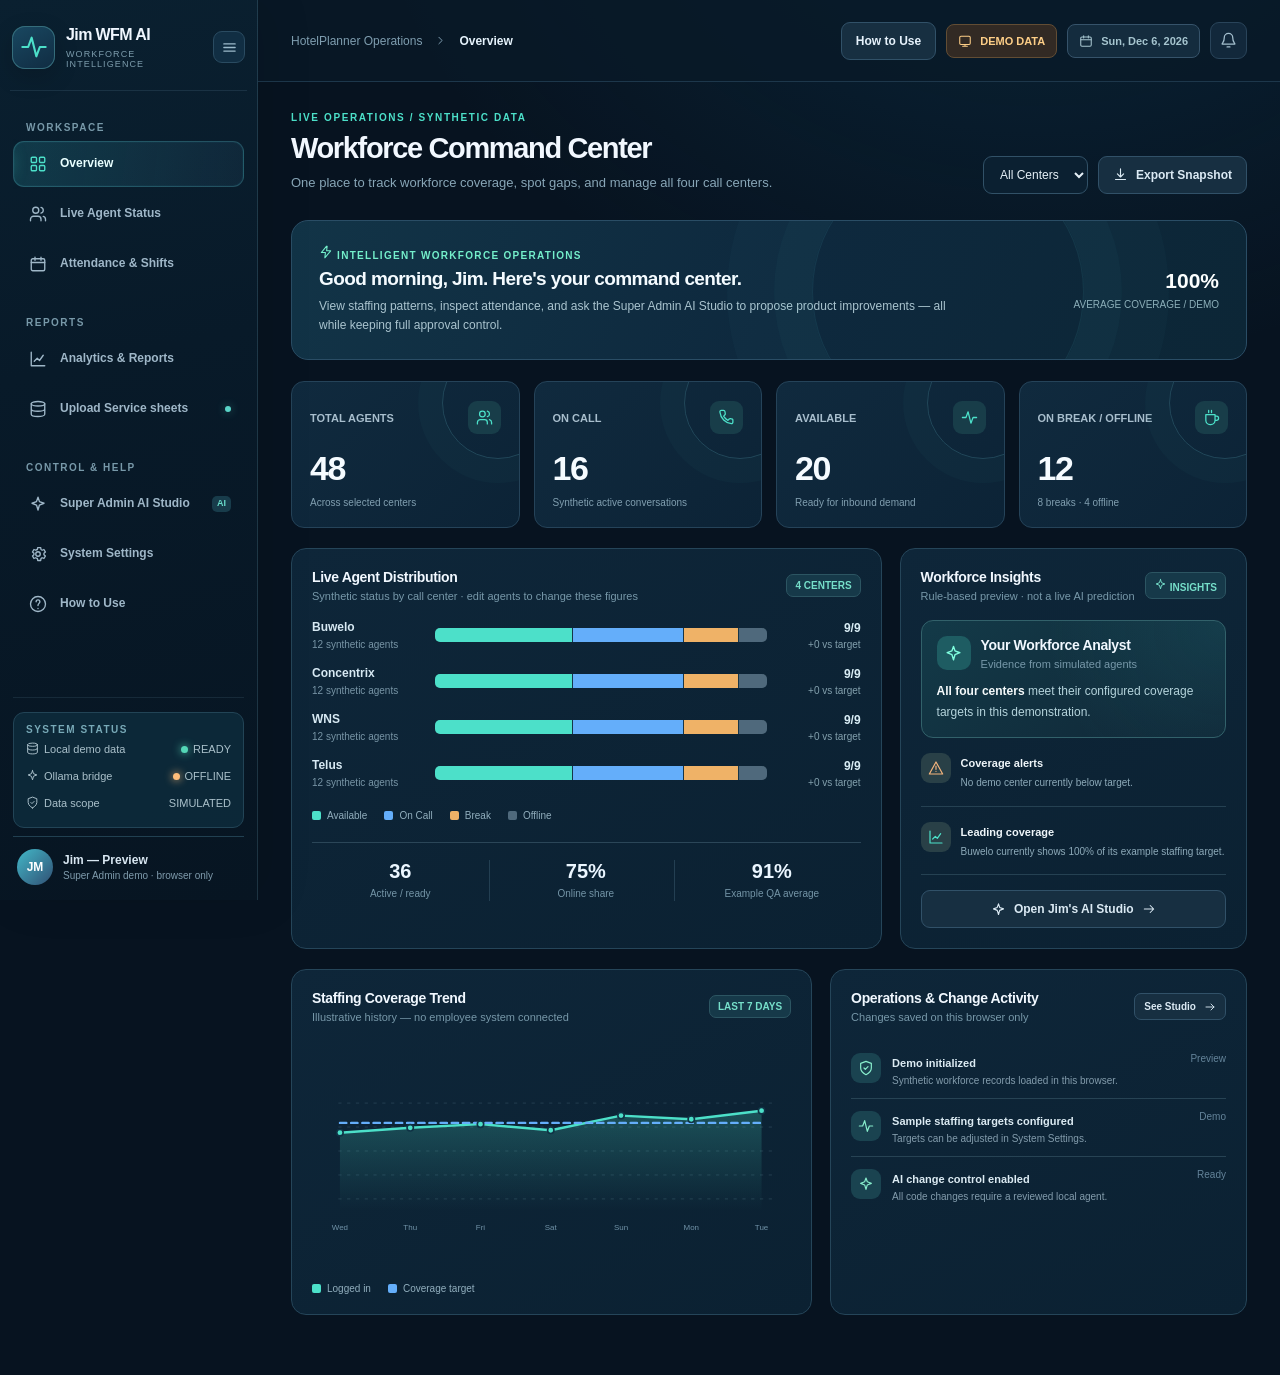
==== index.html @ e15484ac "Load integrated upload module only once" ====
<!doctype html>
<html lang="en">
<head>
  <meta charset="utf-8" />
  <meta name="viewport" content="width=device-width,initial-scale=1" />
  <meta name="theme-color" content="#071320" />
  <meta name="description" content="Jim WFM AI — workforce intelligence and supervised AI customization." />
  <title>Jim WFM AI | Workforce Command</title>
  <link rel="icon" type="image/svg+xml" href="./favicon.svg" />
  <link rel="stylesheet" href="./styles.css" />
</head>
<body>
  <div id="app"></div>
  <div id="toast" class="toast" role="status" aria-live="polite"></div>
  <script defer src="./app.js"></script>
</body>
</html>
---- styles.css ----
:root{font-family:'DM Sans',Arial,sans-serif;color:#d9e7f2;background:#071320;--bg:#071320;--panel:#0c2032;--panel2:#10293d;--panel3:#112e44;--line:#244056;--ink:#e6f2fc;--muted:#839caf;--accent:#4ce0c9;--accent2:#64aefa;--glow:rgba(76,224,201,.15);--orange:#ffbd7a;--danger:#fa7b8e;--radius:16px;--compact:1}
*{box-sizing:border-box}html{scroll-behavior:smooth}body{margin:0;min-height:100vh}button,input,select,textarea{font:inherit}button{cursor:pointer}button:disabled{cursor:not-allowed;opacity:.45}a{color:inherit;text-decoration:none}button:focus-visible,input:focus-visible,select:focus-visible,textarea:focus-visible{outline:2px solid var(--accent);outline-offset:2px}
.shell{min-height:100vh;display:grid;grid-template-columns:248px minmax(0,1fr);background:radial-gradient(ellipse 680px 560px at 81% -14%,rgba(20,102,144,.23),transparent),var(--bg)}
.sidebar{position:sticky;top:0;height:100vh;display:flex;flex-direction:column;background:#071725;border-right:1px solid #1c374a;padding:28px 16px 17px;z-index:15}.brand{display:flex;align-items:center;gap:12px;padding:0 12px 30px}.brand-icon{width:43px;height:43px;border-radius:12px;background:linear-gradient(145deg,#1b5170,#11283b);display:grid;place-items:center;color:var(--accent);box-shadow:inset 0 0 0 1px #346075}.brand-name{font-family:Manrope,sans-serif;font-weight:800;font-size:18px;letter-spacing:-.9px;color:#f0f7ff}.brand-sub{display:block;color:#7c9cac;font-size:10px;letter-spacing:.3px;margin-top:4px}.side-heading{font-size:10px;font-weight:800;letter-spacing:1.6px;color:#587889;text-transform:uppercase;padding:9px 16px 13px}.nav{display:grid;gap:6px}.nav-item{border:1px solid transparent;background:transparent;display:flex;gap:13px;align-items:center;width:100%;color:#9bb1c0;border-radius:10px;text-align:left;padding:13px 14px;font-weight:700;font-size:13px;transition:.15s}.nav-item svg{flex:0 0 auto}.nav-item:hover{background:#11293a;color:#eaf4fc}.nav-item.active{color:var(--accent);background:linear-gradient(90deg,rgba(58,157,167,.2),rgba(35,75,100,.12));border-color:#285064}.nav-item .nav-new{margin-left:auto;background:#183c4b;color:#69dccb;padding:2px 5px;border-radius:5px;font-size:9px}.sidebar-bottom{margin-top:auto}.system-small{background:#0c2231;border:1px solid #234354;border-radius:13px;padding:14px;margin:10px 2px}.system-small .small-row{display:flex;align-items:center;justify-content:space-between;padding:7px 0;font-size:11px;color:#aac0ca}.indicator{height:7px;width:7px;border-radius:100%;background:var(--orange);display:inline-block;margin-right:5px;box-shadow:0 0 9px var(--orange)}.indicator.ok{background:#54d7b7;box-shadow:0 0 9px #54d7b7}.profile{display:flex;align-items:center;gap:10px;padding:16px 10px 0;border-top:1px solid #214051}.avatar{border-radius:50%;width:36px;height:36px;display:grid;place-items:center;background:linear-gradient(135deg,#42b8c8,#315074);font-weight:800;font-size:12px;color:white}.profile b{font-size:12px;display:block}.profile small{display:block;font-size:10px;color:#7f9bac;margin-top:3px}.main{min-width:0}.topbar{height:82px;display:flex;align-items:center;justify-content:space-between;padding:0 33px;border-bottom:1px solid #1d374b;background:rgba(8,25,40,.77);gap:14px}.breadcrumbs{display:flex;align-items:center;gap:12px;color:#7f9eb0;font-size:12px}.breadcrumbs b{color:#e6f3fc;font-weight:700}.top-actions{display:flex;align-items:center;gap:10px}.status-chip{display:inline-flex;align-items:center;gap:8px;border:1px solid #36536a;border-radius:8px;color:#a6c5cf;background:#142c3e;font-size:11px;font-weight:700;padding:9px 11px}.status-chip.demo{color:#fdce87;border-color:#624d34;background:#322a24}.icon-button{width:37px;height:37px;border:1px solid #29445a;border-radius:9px;background:#12283b;color:#a3becd;display:grid;place-items:center}.content{max-width:1640px;padding:30px 33px 60px;margin:auto}.eyebrow{color:var(--accent);font-weight:800;letter-spacing:1.6px;text-transform:uppercase;font-size:10px}.headrow{display:flex;justify-content:space-between;align-items:flex-end;gap:18px;margin-bottom:26px}.headrow h1{font-family:Manrope,sans-serif;margin:8px 0 7px;color:#f2f8ff;letter-spacing:-1.35px;font-size:29px;line-height:1.18}.headrow p{margin:0;color:#88a6b7;font-size:13px;line-height:1.65}.head-actions{display:flex;align-items:center;gap:10px;flex-wrap:wrap}.btn{background:#172f41;border:1px solid #315168;border-radius:9px;color:#dbeaf4;padding:10px 14px;display:inline-flex;align-items:center;gap:8px;justify-content:center;font-size:12px;font-weight:800;min-height:38px}.btn:hover{background:#214157;border-color:#528095}.btn.primary{background:linear-gradient(135deg,var(--accent),#39c5c0);border-color:transparent;color:#06202c}.btn.primary:hover{filter:brightness(1.08)}.btn.ghost{background:transparent}.btn.tiny{font-size:10px;padding:6px 9px;min-height:27px;border-radius:7px}.btn.danger{color:#ffb0b8;border-color:#724251;background:#3b2432}.btn.success{color:#a2f5ce;border-color:#37695e;background:#183a3d}.select,input:not([type=checkbox]):not([type=range]),textarea,select{background:#0b2031;border:1px solid #315167;border-radius:9px;color:#e6f0f7;padding:10px 12px;min-width:0;outline:none;font-size:12px}input::placeholder,textarea::placeholder{color:#638297}textarea{resize:vertical;min-height:110px;line-height:1.55}select{max-width:240px}label{display:block;font-size:11px;font-weight:800;color:#a5bac8;margin-bottom:7px}.field{display:flex;flex-direction:column;gap:1px}.field input,.field select{width:100%;max-width:none}.hero-banner{position:relative;overflow:hidden;border:1px solid #2a4d65;background:linear-gradient(115deg,#123447 0%,#0e293e 51%,#0c2636 100%);border-radius:17px;padding:24px 27px;margin-bottom:21px;display:flex;justify-content:space-between;gap:15px;align-items:center}.hero-banner:after{content:'';position:absolute;right:17%;top:-65px;height:270px;width:270px;border:1px solid rgba(96,222,227,.09);border-radius:50%;box-shadow:0 0 0 38px rgba(96,222,227,.025),0 0 0 85px rgba(96,222,227,.018);pointer-events:none}.hero-banner .spark{color:#74efcb;font-size:10px;letter-spacing:1.3px;font-weight:800;text-transform:uppercase}.hero-banner h2{font-family:Manrope,sans-serif;font-size:19px;letter-spacing:-.6px;color:#f4fbff;margin:7px 0}.hero-banner p{font-size:12px;max-width:650px;margin:0;color:#aac4cf;line-height:1.6}.hero-right{position:relative;z-index:1;text-align:right}.hero-right strong{font-family:Manrope,sans-serif;font-weight:800;font-size:21px;color:#fcffff}.hero-right small{display:block;color:#8cafb9;font-size:10px;margin-top:6px}.stats-grid{display:grid;grid-template-columns:repeat(4,minmax(0,1fr));gap:14px;margin-bottom:20px}.stat-card{position:relative;border:1px solid #254359;border-radius:13px;background:linear-gradient(135deg,#102a3e,#0c2336);padding:19px 18px;min-height:145px;overflow:hidden}.stat-card:after{content:'';position:absolute;right:-35px;top:-35px;height:110px;width:110px;border:1px solid #214759;border-radius:50%;box-shadow:0 0 0 24px rgba(36,87,104,.1)}.stat-top{display:flex;justify-content:space-between;gap:8px;align-items:center;color:#a8becd;font-size:11px;font-weight:800}.stat-ico{display:grid;place-items:center;color:var(--accent);height:33px;width:33px;background:#183d49;border-radius:9px}.stat-number{font-family:Manrope,sans-serif;font-size:34px;letter-spacing:-1.5px;line-height:1.1;font-weight:800;color:#f5fbff;margin-top:16px}.stat-foot{color:#819fb0;font-size:10px;margin-top:10px}.up{color:#61dec0}.warn{color:#f9bd7c}.down{color:#f18e9c}.primary-grid{display:grid;grid-template-columns:minmax(0,1.7fr) minmax(315px,1fr);gap:18px;margin-bottom:20px}.panel{border:1px solid #254559;background:linear-gradient(153deg,#0e2639,#0b2132);border-radius:15px;padding:20px;min-width:0;overflow:hidden}.panel + .panel{}.panel-head{display:flex;align-items:center;justify-content:space-between;gap:10px;margin-bottom:18px}.panel-title{font-family:Manrope,sans-serif;font-size:14px;font-weight:800;color:#f1f8ff;letter-spacing:-.35px}.panel-sub{font-size:11px;color:#7798a9;margin-top:5px}.pill{border:1px solid #2c5562;background:#163949;border-radius:7px;color:#76dfca;font-size:10px;font-weight:800;padding:5px 8px;display:inline-block}.pill.warn{background:#413526;border-color:#665039;color:#f9c17f}.pill.off{color:#93a9ba;background:#1d3342;border-color:#395164}.pill.danger{background:#462a34;border-color:#704654;color:#ffaab2}.center-rows{display:grid;gap:16px}.center-line{display:grid;grid-template-columns:108px 1fr 79px;align-items:center;gap:15px}.center-name{font-size:12px;font-weight:800;color:#d7e9f3}.center-name span{display:block;color:#7895a6;font-size:10px;margin-top:5px;font-weight:500}.bar-track{height:14px;border-radius:5px;background:#233b4a;overflow:hidden;display:flex}.bar-track i{display:block;height:100%}.bar-track i:not(:last-child){border-right:1px solid #163548}.center-num{text-align:right;font-size:12px;color:#d9edf5;font-weight:800}.center-num small{display:block;color:#83a0ad;font-size:10px;font-weight:500;margin-top:4px}.legend{display:flex;flex-wrap:wrap;gap:17px;margin-top:22px;font-size:10px;color:#91aebd}.legend span{display:flex;align-items:center;gap:6px}.dot{display:inline-block;width:9px;height:9px;border-radius:2px;background:var(--accent)}.split-metrics{display:grid;grid-template-columns:repeat(3,1fr);gap:8px;border-top:1px solid #2b4658;margin-top:21px;padding-top:17px}.split-metrics div{text-align:center;border-right:1px solid #233f52}.split-metrics div:last-child{border:0}.split-metrics b{color:#ebf6ff;font-size:20px;font-weight:800;display:block;font-family:Manrope,sans-serif}.split-metrics small{color:#7495a7;font-size:10px}.ai-card{background:radial-gradient(circle at 100% 5%,rgba(48,168,175,.12),transparent 55%),linear-gradient(145deg,#133a48,#102737);border:1px solid #32616a;border-radius:12px;padding:15px}.ai-heading{display:flex;align-items:center;gap:10px}.ai-bubble{width:34px;height:34px;border-radius:10px;display:grid;place-items:center;background:#1e5c62;color:#80ffdf}.ai-text{font-size:12px;line-height:1.7;color:#b4d3db;margin:11px 0 0}.ai-text strong{color:#f5fafb}.insight-item{display:flex;align-items:flex-start;gap:10px;margin:15px 0;border-bottom:1px solid #254152;padding-bottom:14px}.insight-item:last-child{border:0;margin-bottom:0;padding-bottom:0}.insight-icon{width:30px;height:30px;flex:0 0 auto;border-radius:9px;display:grid;place-items:center;background:#294047;color:#f4b47d}.insight-item b{font-size:11px;color:#eff6fa}.insight-item p{font-size:10px;color:#8daab9;line-height:1.65;margin:4px 0 0}.bottom-grid{display:grid;grid-template-columns:1.25fr 1fr;gap:18px}.chart{width:100%;height:220px;display:block;overflow:visible}.chart text{fill:#7193a8;font-size:10px;font-family:'DM Sans',sans-serif}.chart .gridline{stroke:#294456;stroke-dasharray:4 7}.chart .a{stroke:var(--accent);stroke-width:3;fill:none;stroke-linecap:round;stroke-linejoin:round}.chart .b{stroke:var(--accent2);stroke-width:3;fill:none;stroke-linecap:round;stroke-linejoin:round}.chart .area{fill:url(#graphFill)}.activity-row{display:flex;align-items:flex-start;gap:11px;padding:12px 0;border-bottom:1px solid #274354}.activity-row:last-child{border:0}.activity-badge{height:30px;width:30px;flex:0 0 auto;display:grid;place-items:center;border-radius:9px;background:#1a4350;color:#88edcc}.activity-badge.w{background:#41342b;color:#f6c483}.activity-row b{font-size:11px;color:#dcebf3}.activity-row p{color:#839cac;font-size:10px;margin:4px 0 0}.activity-row time{white-space:nowrap;margin-left:auto;font-size:10px;color:#64849a}.table-wrap{overflow-x:auto;border:1px solid #294658;border-radius:12px}.data-table{width:100%;border-collapse:collapse;min-width:680px}.data-table th{text-align:left;background:#153044;color:#8aabba;font-size:10px;letter-spacing:.6px;text-transform:uppercase;padding:14px;font-weight:800}.data-table td{font-size:12px;color:#bfd4df;border-top:1px solid #264153;padding:13px 14px}.data-table tr:hover td{background:rgba(54,113,136,.08)}.agent-cell{display:flex;align-items:center;gap:10px}.agent-cell .avatar{height:31px;width:31px;font-size:10px;flex-shrink:0}.action-line{display:flex;gap:7px}.progress{height:8px;background:#223b4b;border-radius:10px;overflow:hidden}.progress div{height:100%;background:linear-gradient(90deg,var(--accent),#62bde7);border-radius:10px}.two-col{display:grid;grid-template-columns:1.3fr .7fr;gap:18px}.schedule-list{display:grid;gap:11px}.shift-row{display:grid;grid-template-columns:95px 1fr 58px;gap:14px;align-items:center}.shift-track{position:relative;height:24px;border-radius:5px;background:repeating-linear-gradient(90deg,#193548,#193548 calc(12.5% - 1px),#25495d calc(12.5% - 1px),#25495d 12.5%);overflow:hidden}.shift-segment{position:absolute;top:3px;bottom:3px;border-radius:4px;background:linear-gradient(90deg,var(--accent),var(--accent2));opacity:.9}.shift-hours{font-size:10px;color:#87a7b7}.time-labels{display:flex;justify-content:space-between;padding-left:109px;padding-right:58px;margin:13px 0;font-size:10px;color:#7194a5}.metric-list{display:grid;gap:13px}.metric-list>div{display:flex;justify-content:space-between;border-bottom:1px solid #274153;padding-bottom:13px;font-size:12px}.metric-list span{color:#8da7b7}.metric-list strong{color:#eaf5fc}.settings-layout{display:grid;grid-template-columns:1fr 1fr;gap:18px}.swatches{display:grid;grid-template-columns:repeat(4,minmax(0,1fr));gap:10px}.swatch{border:2px solid transparent;background:#143044;color:#aec8d7;border-radius:12px;padding:9px;text-align:center;font-size:10px;font-weight:800}.swatch.active{border-color:var(--accent);background:#1b4451}.swatch-demo{height:45px;border-radius:6px;display:block;margin-bottom:9px}.toggle{display:flex;align-items:center;justify-content:space-between;padding:14px 0;border-bottom:1px solid #254355;gap:15px}.toggle strong{font-size:12px;display:block}.toggle small{color:#83a2b0;font-size:10px;display:block;margin-top:4px}.toggle input{accent-color:var(--accent);width:20px;height:20px;flex-shrink:0}.studio-grid{display:grid;grid-template-columns:minmax(0,1.15fr) minmax(350px,.85fr);gap:18px}.code-editor{background:#071a2a;border:1px solid #2f5364;border-radius:11px;overflow:hidden}.code-toolbar{background:#183247;color:#8facbc;display:flex;align-items:center;justify-content:space-between;padding:12px 14px;font-size:10px;font-weight:800;letter-spacing:.3px;border-bottom:1px solid #2c4e63}.code-body{padding:18px;min-height:174px;color:#aad1df;font:12px/1.85 ui-monospace,Consolas,monospace;white-space:pre-wrap;word-break:break-word}.code-body .k{color:#74d6c2}.code-body .v{color:#efaecf}.code-body .c{color:#7995ac}.request-row{display:grid;grid-template-columns:1fr auto;align-items:center;gap:10px;padding:13px 0;border-bottom:1px solid #284354}.request-row:last-child{border-bottom:0}.request-row strong{font-size:12px;color:#dceaf5;display:block}.request-row small{color:#7d9aaa;font-size:10px;margin-top:6px;display:block}.request-actions{display:flex;gap:6px}.kbd{padding:3px 5px;border:1px solid #396173;background:#173e52;border-radius:5px;color:#b4cddb;font:10px ui-monospace,monospace}.prompt-suggestions{display:flex;flex-wrap:wrap;gap:8px;margin:13px 0}.suggestion{background:#1a3846;color:#9fcbce;border:1px solid #34586a;padding:8px;border-radius:8px;font-size:10px}.suggestion:hover{background:#244b5c}.assistant-output{min-height:100px;margin:13px 0;border-radius:10px;background:#102d3b;border:1px solid #2c5561;color:#b0d3dd;font-size:12px;line-height:1.6;padding:13px;white-space:pre-wrap}.mono{font:11px ui-monospace,Consolas,monospace;color:#a0c7d6}.muted{color:#86a1b2;font-size:12px;line-height:1.6}.section-gap{margin-top:18px}.flex{display:flex;align-items:center;gap:10px}.space{justify-content:space-between}.wrap{flex-wrap:wrap}.w-full{width:100%}.mb{margin-bottom:17px}.mini-label{font-size:10px;letter-spacing:1.3px;color:#78a9b7;font-weight:800;text-transform:uppercase}.empty{padding:55px 12px;text-align:center;color:#86a4b2}.empty svg{color:#80b0bf;margin-bottom:12px}.empty strong{display:block;color:#eaf4fa}.modal-backdrop{position:fixed;z-index:90;inset:0;background:rgba(0,10,22,.76);display:grid;place-items:center;padding:20px}.modal{width:min(525px,100%);background:#102739;border:1px solid #3b6175;border-radius:16px;padding:23px;box-shadow:0 18px 70px #0009;max-height:92vh;overflow:auto}.modal h2{margin:0 0 8px;font:800 19px Manrope,sans-serif}.modal p{color:#91adbe;font-size:12px;line-height:1.6}.modal-fields{display:grid;gap:13px;margin:20px 0}.modal-foot{display:flex;justify-content:flex-end;gap:10px}.toast{position:fixed;z-index:120;bottom:24px;right:26px;transform:translateY(30px);opacity:0;pointer-events:none;border:1px solid #376a70;background:#173e45;color:#d4fff4;border-radius:10px;padding:13px 17px;font-size:12px;font-weight:700;box-shadow:0 12px 35px #0008;transition:.2s;max-width:360px}.toast.show{opacity:1;transform:none}.mobile-menu{display:none}.notice{padding:11px 13px;border:1px solid #6e5539;background:#382d27;color:#f4cc95;border-radius:9px;font-size:11px;line-height:1.6}.auth-panel{display:grid;grid-template-columns:1fr auto;gap:10px;align-items:end}.loading-dot{display:inline-flex;width:7px;height:7px;border-radius:50%;background:var(--accent);animation:pulse 1.1s infinite alternate}@keyframes pulse{to{opacity:.22;transform:scale(.65)}}.skeleton{background:linear-gradient(90deg,#1b394c,#29495a,#1b394c);background-size:250% 100%;animation:shimmer 1.2s infinite linear;border-radius:5px}@keyframes shimmer{to{background-position-x:-250%}}.footnote{font-size:10px;color:#7090a4;margin-top:10px}.divider{height:1px;background:#294659;margin:16px 0}
.compact .panel{padding:14px}.compact .stat-card{min-height:118px;padding:12px}.compact .stat-number{margin-top:8px}.compact .content{padding-top:18px}.compact .headrow{margin-bottom:15px}.compact .hero-banner{padding:16px}.compact .data-table td{padding:9px 12px}
@media(min-width:1500px){.content{padding-left:45px;padding-right:45px}.sidebar{padding-left:22px;padding-right:22px}.stats-grid{gap:18px}}@media(max-width:1150px){.shell{grid-template-columns:206px minmax(0,1fr)}.sidebar{padding-left:9px;padding-right:9px}.content{padding:24px}.topbar{padding:0 24px}.stats-grid{grid-template-columns:repeat(2,minmax(0,1fr))}.primary-grid,.studio-grid{grid-template-columns:1fr}.bottom-grid{grid-template-columns:1fr 1fr}}@media(max-width:760px){.shell{grid-template-columns:1fr}.sidebar{position:fixed;left:0;top:0;bottom:0;width:255px;transform:translateX(-103%);transition:.2s;box-shadow:22px 0 60px #0009}.shell.open .sidebar{transform:none}.mobile-menu{display:grid}.topbar{height:64px;padding:0 15px}.breadcrumbs{font-size:11px}.top-actions .status-chip:last-child{display:none}.content{padding:20px 13px 50px}.headrow{display:block}.head-actions{margin-top:14px}.headrow h1{font-size:24px}.hero-right{display:none}.stats-grid{gap:9px}.stat-card{padding:13px;min-height:120px}.stat-number{font-size:27px;margin-top:10px}.stat-top{font-size:10px}.primary-grid,.bottom-grid,.two-col,.settings-layout,.studio-grid{grid-template-columns:1fr}.panel{padding:15px}.center-line{grid-template-columns:72px 1fr 60px;gap:8px}.swatches{grid-template-columns:repeat(4,minmax(0,1fr))}.auth-panel{grid-template-columns:1fr}.request-row{grid-template-columns:1fr}.request-actions{justify-content:flex-start}.status-chip{padding:7px}.time-labels{padding-left:82px;padding-right:0}}

/* Embedded user guide — self-contained, responsive, no external dependencies. */
.guide-toplink{display:inline-flex;align-items:center;white-space:nowrap;color:var(--ink)}
.guide-intro{display:flex;justify-content:space-between;align-items:center;gap:28px;background:linear-gradient(125deg,#123a4c,#0b273a 70%);border:1px solid #2a5868;border-radius:18px;padding:28px 32px;margin:22px 0}
.guide-pill{display:inline-flex;gap:7px;align-items:center;color:var(--accent);font-size:11px;font-weight:800;letter-spacing:.3px}
.guide-intro h2{margin:12px 0;font-size:25px;line-height:1.24;color:var(--ink)}
.guide-intro p{color:var(--muted);max-width:650px;line-height:1.6;margin:0}
.guide-intro-side{display:flex;flex-direction:column;align-items:center;justify-content:center;min-width:170px;padding:16px;border-radius:13px;border:1px solid #396378;background:#0c2234;text-align:center}
.guide-intro-side b{font-size:11px;color:var(--accent)}.guide-intro-side strong{font-size:47px;color:#effbff;line-height:1.25}.guide-intro-side span{font-size:11px;color:var(--muted)}
.guide-grid{display:grid;grid-template-columns:repeat(3,minmax(0,1fr));gap:15px;margin:20px 0}
.guide-card{display:flex;flex-direction:column;min-height:232px;padding:21px;background:var(--panel);border:1px solid var(--line);border-radius:15px}
.guide-card-icon{display:flex;align-items:center;justify-content:space-between;color:var(--accent)}.guide-card-icon span{font-size:12px;font-weight:800;letter-spacing:1px}
.guide-card h3{margin:16px 0 8px;font-size:16px}.guide-card p{flex:1;font-size:12px;line-height:1.65;color:var(--muted);margin:0 0 18px}.guide-card .btn{align-self:flex-start}
.guide-panel{margin:20px 0}.guide-panel .panel-title{font-size:17px}.guide-two{display:grid;grid-template-columns:repeat(2,minmax(0,1fr));gap:16px;margin:12px 0 22px}.guide-two>div{padding:17px;background:var(--panel2);border:1px solid var(--line);border-radius:12px}.guide-two h3{margin:0 0 9px;font-size:14px;color:var(--ink)}.guide-two p{font-size:12px;color:var(--muted);line-height:1.6;margin:0}
.guide-steps p{font-size:13px;line-height:1.75;color:var(--muted);padding:9px 0;border-bottom:1px solid var(--line);margin:0}.guide-steps p:last-child{border:0}.guide-steps b{color:var(--accent);margin-right:8px}.guide-steps code{color:#a0efff;word-break:break-word}
.guide-caution{display:flex;gap:14px;align-items:flex-start;margin:22px 0;padding:17px 21px;border:1px solid #996b39;border-radius:13px;background:#3b2b1c70;color:#ffe6c2}.guide-caution p{font-size:12px;line-height:1.65;margin:7px 0 0;color:#e3c6a4}
@media(max-width:1150px){.guide-grid{grid-template-columns:repeat(2,minmax(0,1fr))}}
@media(max-width:760px){.guide-toplink{padding:8px;font-size:11px}.guide-intro{padding:20px;flex-direction:column;align-items:stretch}.guide-intro-side{align-items:flex-start}.guide-grid,.guide-two{grid-template-columns:1fr}.guide-card{min-height:0}.guide-intro h2{font-size:22px}}


/* Browser-local service history upload */
.service-import-actions{display:flex;flex-wrap:wrap;align-items:center;gap:10px;margin:18px 0}
.service-import-actions input[type="file"]{flex:1 1 270px;max-width:100%;padding:11px;border:1px solid var(--line,#25485a);border-radius:10px;background:#0b2435;color:var(--ink,#e8f8ff);font-size:12px}
.service-import-actions input[type="file"]::file-selector-button{border:0;border-radius:7px;padding:8px 10px;margin-right:10px;background:#184960;color:#e8f8ff;font-weight:700;cursor:pointer}
.service-import-actions .btn{white-space:nowrap}
.service-source-list{margin-top:14px;font-size:12px;color:#bbd3df;display:flex;flex-wrap:wrap;align-items:center;gap:7px}
.service-stats{margin-top:18px}
.service-stats .stat-number{font-variant-numeric:tabular-nums}
@media(max-width:780px){.service-import-actions{align-items:stretch;flex-direction:column}.service-import-actions .btn,.service-import-actions input[type="file"]{width:100%}}


/* Jim WFM navigation refresh — grouped, responsive and keyboard accessible */
.shell{grid-template-columns:258px minmax(0,1fr)}
.sidebar{padding:0 13px 14px;background:linear-gradient(168deg,#0a2030 0%,#081a29 40%,#071522 100%);border-right:1px solid rgba(108,158,179,.22);box-shadow:12px 0 45px rgba(0,7,16,.08)}
.sidebar-brand-row{display:flex;align-items:center;gap:7px;margin:0 -3px 14px;padding:23px 2px 19px;border-bottom:1px solid rgba(111,157,179,.16);min-height:91px}
.sidebar-brand-row .brand{padding:0;min-width:0;flex:1;gap:11px}
.sidebar-brand-row .brand-icon{width:43px;height:43px;flex:none;border-radius:13px;background:linear-gradient(150deg,#194861,#102c42);box-shadow:0 8px 25px rgba(0,0,0,.16),inset 0 0 0 1px #356d7b}
.sidebar-brand-row .brand-text{min-width:0;display:block}
.sidebar-brand-row .brand-name{display:block;font-size:16px;letter-spacing:-.6px;line-height:1.2;white-space:nowrap;overflow:hidden;text-overflow:ellipsis}
.sidebar-brand-row .brand-sub{font-size:9px;letter-spacing:1.1px;margin-top:5px}
.sidebar-toggle{height:32px;width:32px;display:grid;place-items:center;border:1px solid #2a4b61;border-radius:9px;color:#9cbacb;background:#112e43;flex:none;transition:background .15s}
.sidebar-toggle:hover{background:#1c465d;color:var(--accent)}
.sidebar-scroll{overflow-y:auto;overflow-x:hidden;scrollbar-width:thin;scrollbar-color:#29536a transparent;flex:1;min-height:0;padding:4px 0 15px}
.sidebar-nav-group{padding-bottom:17px}
.sidebar-nav-group .side-heading{font-size:10px;letter-spacing:1.5px;font-weight:800;padding:13px 13px 8px;color:#7899a9;margin:0}
.sidebar-nav-group .nav{display:grid;gap:4px}
.sidebar-nav-group .nav-item{position:relative;border:1px solid transparent;border-radius:11px;min-height:43px;padding:11px 12px;display:flex;align-items:center;gap:11px;font-size:12px;font-weight:700;line-height:1.3;color:#9fb7c8;background:transparent;transition:background .15s,border-color .15s,color .15s}
.sidebar-icon{width:23px;height:22px;display:grid;place-items:center;flex:none}
.sidebar-icon svg{display:block}
.sidebar-nav-group .nav-item:hover{background:rgba(75,144,164,.13);color:#e9f9ff;border-color:rgba(88,161,179,.12)}
.sidebar-nav-group .nav-item.active{background:linear-gradient(97deg,rgba(39,133,148,.28),rgba(52,97,131,.16));border-color:rgba(80,176,184,.30);color:#e9ffff;box-shadow:inset 0 0 0 1px rgba(40,111,135,.09)}
.sidebar-nav-group .nav-item.active:before{content:'';position:absolute;left:-5px;top:10px;bottom:10px;width:3px;border-radius:4px;background:var(--accent);box-shadow:0 0 13px rgba(76,224,201,.5)}
.sidebar-nav-group .nav-item.active .sidebar-icon{color:var(--accent)}
.sidebar-label{flex:1;min-width:0}
.sidebar-nav-group .nav-new{margin-left:auto;font-size:9px}
.nav-report-dot{height:6px;width:6px;border-radius:50%;background:#59d3c7;box-shadow:0 0 10px rgba(89,211,199,.45)}
.sidebar-bottom{margin-top:0;border-top:1px solid rgba(111,157,179,.14);padding-top:8px}
.sidebar-bottom .system-small{margin:6px 0 8px;background:rgba(14,46,63,.75);border:1px solid #224456;border-radius:11px;padding:11px 12px}
.sidebar-bottom .mini-label{letter-spacing:1.5px}
.sidebar-bottom .small-row{gap:6px}
.sidebar-bottom .small-row>span:first-child{display:inline-flex;align-items:center;gap:5px;min-width:0}
.sidebar-bottom .profile{padding:12px 4px 1px;gap:10px}
.sidebar-bottom .profile-caption{min-width:0}
.sidebar-bottom .profile-caption b{white-space:nowrap;overflow:hidden;text-overflow:ellipsis}
.sidebar-scrim{display:none}
.shell.sidebar-collapsed{grid-template-columns:79px minmax(0,1fr)}
.sidebar.is-collapsed{padding-left:10px;padding-right:10px}
.sidebar.is-collapsed .sidebar-brand-row{flex-direction:column;justify-content:center;gap:12px;padding-top:15px;padding-bottom:13px}
.sidebar.is-collapsed .brand{flex:none}
.sidebar.is-collapsed .brand-text,.sidebar.is-collapsed .side-heading,.sidebar.is-collapsed .sidebar-label,.sidebar.is-collapsed .nav-new,.sidebar.is-collapsed .nav-report-dot,.sidebar.is-collapsed .status-label,.sidebar.is-collapsed .mini-label,.sidebar.is-collapsed .profile-caption{display:none}
.sidebar.is-collapsed .sidebar-nav-group{padding-bottom:15px;border-bottom:1px solid rgba(111,157,179,.12);margin-bottom:15px}
.sidebar.is-collapsed .sidebar-nav-group .nav-item{justify-content:center;padding:11px 0;min-height:46px}
.sidebar.is-collapsed .sidebar-nav-group .nav-item.active:before{left:-7px}
.sidebar.is-collapsed .sidebar-bottom .system-small{padding:7px}
.sidebar.is-collapsed .sidebar-bottom .small-row{justify-content:center;padding:9px 0}
.sidebar.is-collapsed .sidebar-bottom .small-row>span:last-child{display:none}
.sidebar.is-collapsed .sidebar-bottom .profile{justify-content:center;padding-left:0;padding-right:0}
.sidebar.is-collapsed .sidebar-bottom .avatar{width:34px;height:34px}
@media (max-width:1150px) and (min-width:761px){
.shell{grid-template-columns:224px minmax(0,1fr)}
.shell.sidebar-collapsed{grid-template-columns:79px minmax(0,1fr)}
.sidebar-brand-row .brand-name{font-size:14px}
.sidebar-nav-group .nav-item{font-size:11px}
}
@media (max-width:760px){
.shell,.shell.sidebar-collapsed{grid-template-columns:1fr}
.sidebar,.sidebar.is-collapsed{position:fixed;top:0;left:0;bottom:0;width:min(292px,84vw);z-index:50;padding:0 13px 14px;transform:translateX(-110%);transition:transform .2s;box-shadow:25px 0 60px rgba(0,0,0,.55)}
.shell.open .sidebar{transform:translateX(0)}
.sidebar.is-collapsed .brand-text,.sidebar.is-collapsed .side-heading,.sidebar.is-collapsed .sidebar-label,.sidebar.is-collapsed .nav-new,.sidebar.is-collapsed .nav-report-dot,.sidebar.is-collapsed .status-label,.sidebar.is-collapsed .mini-label,.sidebar.is-collapsed .profile-caption{display:revert}
.sidebar.is-collapsed .sidebar-brand-row{flex-direction:row;justify-content:space-between;padding-top:23px;padding-bottom:19px}
.sidebar.is-collapsed .sidebar-nav-group{padding-bottom:17px;margin-bottom:0;border-bottom:0}
.sidebar.is-collapsed .sidebar-nav-group .nav-item{justify-content:flex-start;padding:11px 12px}
.sidebar.is-collapsed .sidebar-bottom .system-small{padding:11px 12px}
.sidebar.is-collapsed .sidebar-bottom .small-row{justify-content:space-between;padding:7px 0}
.sidebar.is-collapsed .sidebar-bottom .small-row>span:last-child{display:inline}
.sidebar.is-collapsed .sidebar-bottom .profile{justify-content:flex-start}
.sidebar-scrim{position:fixed;inset:0;z-index:40;border:0;background:rgba(0,6,16,.7);display:none}
.shell.open .sidebar-scrim{display:block}
.sidebar.is-collapsed .sidebar-brand-row .brand-name{font-size:16px}
}
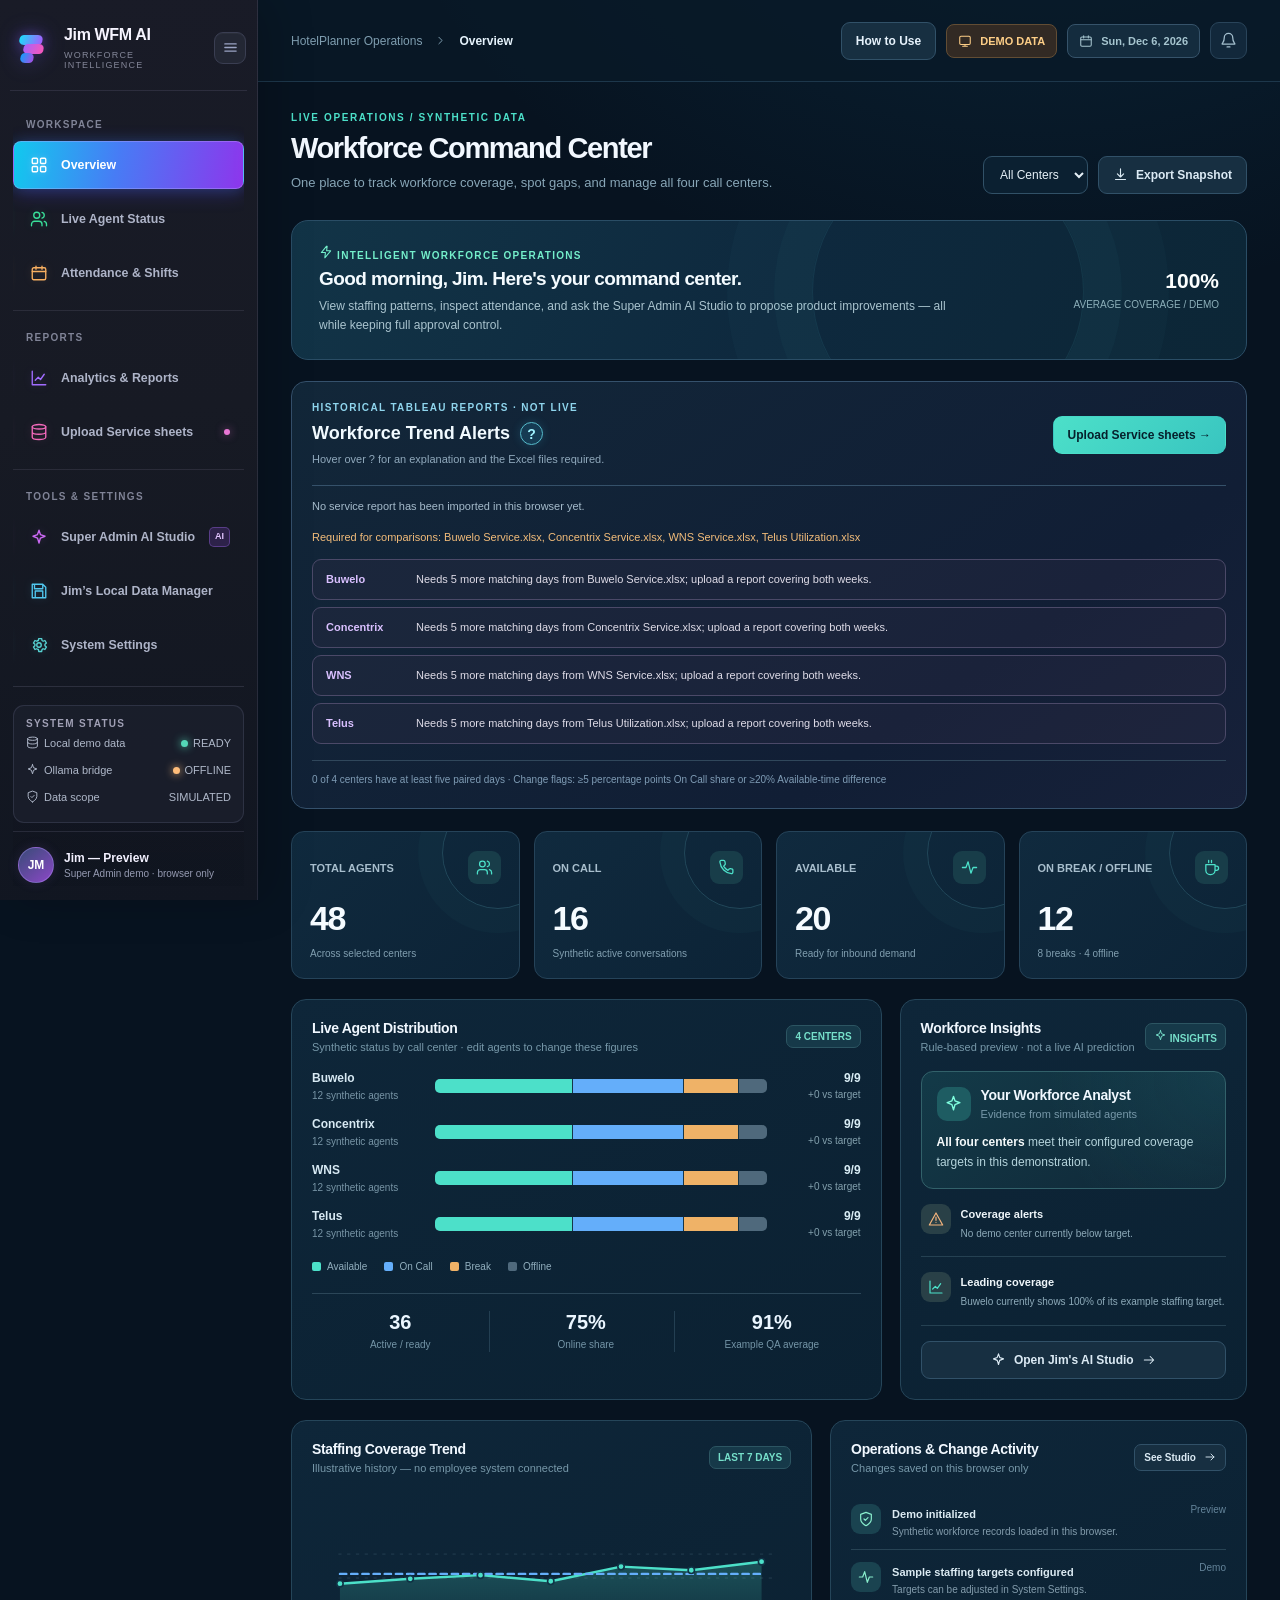
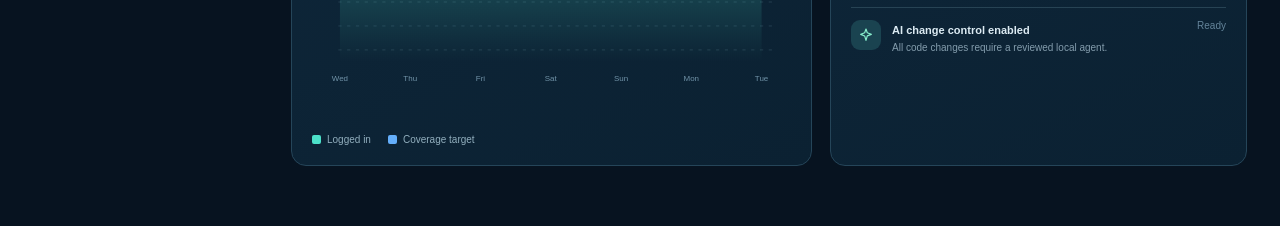
==== commit c19fec91: "Load Jim local data manager before dashboard initialization" ====
--- a/index.html
+++ b/index.html
@@ -12,6 +12,7 @@
 <body>
   <div id="app"></div>
   <div id="toast" class="toast" role="status" aria-live="polite"></div>
+  <script defer src="./jim-local-data.js"></script>
   <script defer src="./app.js"></script>
 </body>
 </html>
--- a/styles.css
+++ b/styles.css
@@ -104,3 +104,164 @@
 .shell.open .sidebar-scrim{display:block}
 .sidebar.is-collapsed .sidebar-brand-row .brand-name{font-size:16px}
 }
+
+
+/* FLUXFLOW-inspired sidebar — adapted to Jim WFM's real navigation and permissions.
+   The menu starts EXPANDED; the collapse control remains optional. */
+:root{--sidebar-graphite:#181a24;--sidebar-graphite-deep:#11141f}
+.sidebar{
+ background:linear-gradient(175deg,#191b27 0%,#171a24 46%,#111621 100%);
+ border-right:1px solid rgba(179,175,220,.13);
+ box-shadow:12px 0 42px rgba(0,0,0,.18);
+}
+.sidebar-brand-row{
+ border-bottom:1px solid rgba(185,182,227,.12);
+ margin-bottom:17px;
+ padding:25px 1px 20px;
+}
+.sidebar-brand-row .brand-icon{
+ width:42px;height:42px;position:relative;overflow:visible;
+ border-radius:12px;background:transparent;
+ box-shadow:none;border:none;
+ display:grid;place-items:center;
+}
+.brand-mark{position:relative;display:block;width:34px;height:33px;filter:drop-shadow(0 0 10px rgba(113,91,239,.32))}
+.brand-mark i{display:block;position:absolute;width:24px;height:10px;border-radius:3px 7px 3px 7px;transform:skew(-22deg)}
+.brand-mark i:nth-child(1){top:4px;left:4px;background:linear-gradient(90deg,#1ddafa,#a65cff);box-shadow:0 1px 12px #945cff66}
+.brand-mark i:nth-child(2){top:13px;left:8px;width:21px;background:linear-gradient(90deg,#aa60fb,#f657ba)}
+.brand-mark i:nth-child(3){top:22px;left:5px;width:14px;background:linear-gradient(90deg,#159bfc,#a551e8)}
+.sidebar-brand-row .brand-name{font-size:16px;color:#f6f4ff;letter-spacing:-.35px;font-weight:850}
+.sidebar-brand-row .brand-sub{color:#838698;letter-spacing:1.2px;font-size:9px}
+.sidebar-toggle{
+ background:#232734;border:1px solid #3a3e52;color:#9ba4c3;
+ box-shadow:inset 0 1px 0 #ffffff09;
+}
+.sidebar-toggle:hover{background:#303449;color:#d8e5ff;border-color:#6769a2}
+.sidebar-scroll{padding:0 0 14px;scrollbar-color:#47475e transparent}
+.sidebar-nav-group{padding:0 0 13px;margin:0 0 10px;border-bottom:1px solid rgba(195,190,229,.11)}
+.sidebar-nav-group:last-child{border-bottom:none}
+.sidebar-nav-group .side-heading{
+ color:#808497;letter-spacing:1.3px;font-size:10px;
+ padding:11px 13px 11px;font-weight:800;
+}
+.sidebar-nav-group .nav{gap:6px}
+.sidebar-nav-group .nav-item{
+ --nav-color:#51c7ef;
+ min-height:45px;padding:12px 13px;
+ border-radius:8px;
+ background:transparent;border:1px solid transparent;
+ font-size:12.4px;color:#aeb4c8;
+ box-shadow:none;transition:background .16s ease,color .16s ease,transform .16s ease,box-shadow .16s ease;
+}
+.sidebar-nav-group .nav-item .sidebar-icon{color:var(--nav-color);filter:drop-shadow(0 0 4px color-mix(in srgb,var(--nav-color) 16%, transparent))}
+.sidebar-nav-group .nav-item:hover{
+ background:linear-gradient(95deg,rgba(58,60,83,.48),rgba(35,39,58,.55));
+ border-color:rgba(142,132,191,.16);color:#fff;
+ transform:translateX(1px);
+}
+.sidebar-nav-group .nav-item:not(.active)::before{
+ content:'';position:absolute;left:-14px;top:9px;bottom:9px;width:3px;border-radius:1px;
+ background:var(--nav-color);box-shadow:0 0 12px var(--nav-color);
+ opacity:.72;transition:opacity .16s;
+}
+.sidebar-nav-group .nav-item:hover::before{opacity:1}
+.sidebar-nav-group .nav-item.active{
+ background:linear-gradient(100deg,#12c9ee 0%,#477cf5 45%,#8d36ec 100%);
+ border-color:rgba(193,174,255,.35);
+ color:#fff;box-shadow:0 4px 19px rgba(91,67,248,.33),0 0 13px rgba(24,211,248,.14);
+ transform:none;
+}
+.sidebar-nav-group .nav-item.active::before{
+ content:'';position:absolute;left:-14px;top:4px;bottom:4px;width:3px;border-radius:2px;
+ background:#24d7ff;box-shadow:0 0 17px #00cdff,0 0 5px #3cedff;
+}
+.sidebar-nav-group .nav-item.active::after{
+ content:'';position:absolute;right:-14px;top:4px;bottom:4px;width:3px;border-radius:2px;
+ background:#a642fa;box-shadow:0 0 17px #b34aff,0 0 5px #b34aff;
+}
+.sidebar-nav-group .nav-item.active .sidebar-icon{color:#fff;filter:drop-shadow(0 0 3px rgba(255,255,255,.25))}
+.sidebar-nav-group .nav-item[data-id="overview"]{--nav-color:#18c9f9}
+.sidebar-nav-group .nav-item[data-id="agents"]{--nav-color:#39df9a}
+.sidebar-nav-group .nav-item[data-id="schedule"]{--nav-color:#f8af61}
+.sidebar-nav-group .nav-item[data-id="analytics"]{--nav-color:#a16cff}
+.sidebar-nav-group .nav-item[data-id="service"]{--nav-color:#f269bb}
+.sidebar-nav-group .nav-item[data-id="studio"]{--nav-color:#cb69f3}
+.sidebar-nav-group .nav-item[data-id="settings"]{--nav-color:#57d2d3}
+.sidebar-nav-group .nav-item[data-id="guide"]{--nav-color:#509fff}
+.sidebar-nav-group .nav-item .nav-new{
+ background:rgba(151,77,238,.19);color:#e3c5ff;
+ border:1px solid rgba(172,112,255,.35);
+ border-radius:5px;padding:3px 5px;
+}
+.sidebar-nav-group .nav-item.active .nav-new{color:#fff;border-color:#ffffff55;background:#ffffff2c}
+.sidebar-nav-group .nav-report-dot{background:#e976d5;box-shadow:0 0 8px #e976d588}
+.sidebar-bottom{
+ padding-top:12px;border-top:1px solid rgba(191,185,227,.15);
+ background:linear-gradient(180deg,transparent,rgba(4,7,14,.10));
+}
+.sidebar-bottom .system-small{
+ background:rgba(27,31,44,.88);border:1px solid rgba(111,117,151,.23);
+ border-radius:11px;padding:12px;
+}
+.sidebar-bottom .mini-label{color:#a0a0b5;letter-spacing:1.3px}
+.sidebar-bottom .small-row{color:#afb8c9}
+.sidebar-bottom .profile{
+ border-top:1px solid rgba(187,184,222,.13);
+ padding:15px 5px 3px;
+}
+.sidebar-bottom .avatar{
+ background:linear-gradient(140deg,#384b77,#8c48c7);color:#fff;
+ border:1px solid rgba(181,148,255,.4);box-shadow:0 0 12px #8a5fca27;
+}
+.sidebar-bottom .profile b{color:#f3f1ff}
+.sidebar-bottom .profile small{color:#959ab1}
+.sidebar.is-collapsed .sidebar-nav-group .nav-item::before{left:-8px}
+.sidebar.is-collapsed .sidebar-nav-group .nav-item.active::after{right:-8px}
+@media(max-width:760px){
+ .sidebar-nav-group .nav-item:not(.active)::before,
+ .sidebar-nav-group .nav-item.active::before{left:-11px}
+ .sidebar-nav-group .nav-item.active::after{right:-11px}
+ .sidebar-scroll{scrollbar-width:thin}
+}
+@media(prefers-reduced-motion:reduce){
+ .sidebar-nav-group .nav-item{transition:none}
+ .sidebar-nav-group .nav-item:hover{transform:none}
+}
+
+
+/* Workforce Trend Alerts — historical analytics, tooltip and upload prompt */
+.workforce-trends{position:relative;overflow:visible;margin:19px 0 22px;background:linear-gradient(145deg,#122739,#111e35 70%,#17213a);border:1px solid #35516c}
+.trend-head{display:flex;justify-content:space-between;align-items:center;gap:14px;flex-wrap:wrap}
+.trend-head>div:first-child{min-width:0;flex:1}
+.trend-label{font-size:10px;letter-spacing:1.35px;font-weight:850;color:#8fd5ed;margin-bottom:9px}
+.trend-title{display:flex;align-items:center;gap:10px}
+.trend-title h2{font:800 18px Manrope,Arial,sans-serif;color:#f1faff;margin:0}
+.trend-head p{color:#90a9bc;font-size:11px;margin:6px 0 0;line-height:1.55}
+.trend-help{position:relative;display:inline-flex;align-items:center;z-index:4}
+.trend-help-icon{display:grid;place-items:center;width:23px;height:23px;border-radius:50%;border:1px solid #57baca;color:#a1f3ff;background:#153b53;font-size:14px;font-weight:900;cursor:help;box-shadow:0 0 10px #36c7f02d}
+.trend-help-icon:hover,.trend-help-icon:focus-visible{background:#2c5874;color:white;border-color:#b4eafe}
+.trend-help-content{position:absolute;left:0;top:calc(100% + 12px);width:min(365px,80vw);padding:17px 18px;background:#182234;color:#d7e8f8;border:1px solid #6875b7;border-radius:12px;box-shadow:0 17px 55px #000a,0 0 20px #6a50fa25;font-size:12px;line-height:1.56;z-index:50;visibility:hidden;opacity:0;pointer-events:none;transform:translateY(-5px);transition:opacity .13s,transform .13s}
+.trend-help:hover .trend-help-content,.trend-help:focus-within .trend-help-content,.trend-title:hover .trend-help-content,.trend-title:focus-within .trend-help-content{visibility:visible;opacity:1;pointer-events:auto;transform:translateY(0)}
+.trend-help-content strong{color:#f5f4ff;font-size:12px}
+.trend-help-content p{font-size:11px;color:#c1c9de;line-height:1.6;margin:8px 0 11px}
+.trend-help-content ul{padding-left:19px;margin:7px 0 11px;color:#e0e1fb}
+.trend-help-content li{padding:2px 0}
+.trend-help-content .btn{margin-top:4px;font-size:11px}
+.trend-asof{font-size:11px;color:#a5bbcb;margin-top:17px;padding-top:12px;border-top:1px solid #35516a;line-height:1.6}
+.trend-missing{color:#f2bc7a;font-size:11px;margin:13px 0;line-height:1.6}
+.trend-centers{display:grid;grid-template-columns:repeat(4,minmax(0,1fr));gap:10px;margin-top:17px}
+.trend-center{display:flex;flex-direction:column;gap:6px;min-width:0;padding:12px;border-radius:10px;border:1px solid #2e4860;background:#0a22358c}
+.trend-center span{font-size:11px;color:#adc1d2;font-weight:750}
+.trend-center strong{font-size:17px;font-variant-numeric:tabular-nums;color:#dce9f6}
+.trend-center .trend-down{color:#ffd08d}
+.trend-center .trend-up{color:#82e9bf}
+.trend-center .trend-incomplete{font-size:11px;color:#f2c483}
+.trend-center .trend-steady{color:#c0d7ea}
+.trend-alerts{display:grid;gap:7px;margin-top:13px}
+.trend-alert{display:flex;align-items:flex-start;gap:10px;padding:11px 13px;border:1px solid #4b4968;border-radius:9px;background:#352d4844;font-size:11px;line-height:1.55;color:#dfdce8}
+.trend-alert strong{min-width:80px;color:#d9c0ff}
+.trend-empty{color:#b3c4d1;font-size:12px;margin:13px 0}
+.trend-foot{font-size:10px;color:#7f9cb5;margin-top:16px;padding-top:11px;border-top:1px solid #30475b;line-height:1.6}
+@media(max-width:980px){.trend-centers{grid-template-columns:repeat(2,minmax(0,1fr))}}
+@media(max-width:560px){.trend-centers{grid-template-columns:1fr 1fr}.trend-head>.btn{width:100%}.trend-help-content{left:auto;right:-4px;width:min(310px,79vw)}.trend-alert{flex-direction:column;gap:4px}.trend-alert strong{min-width:0}}
+@media(prefers-reduced-motion:reduce){.trend-help-content{transition:none;transform:none}}
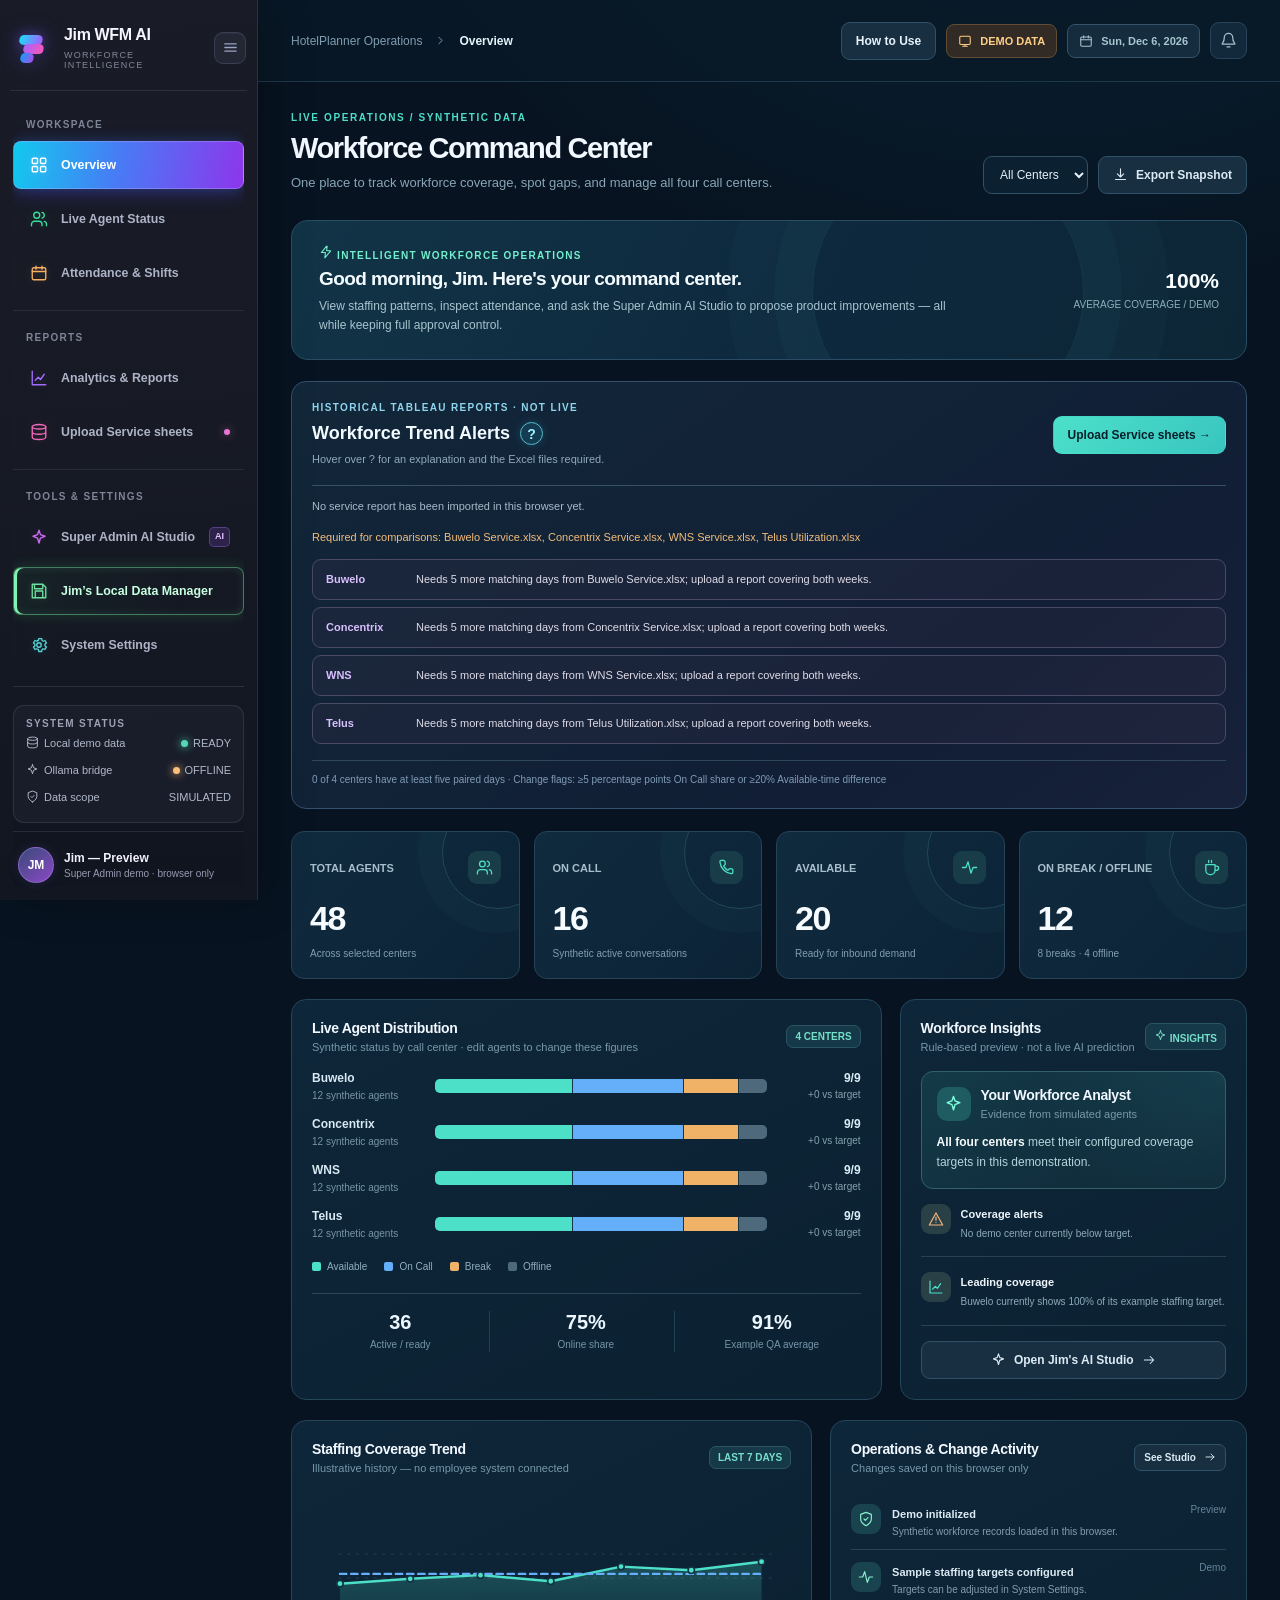
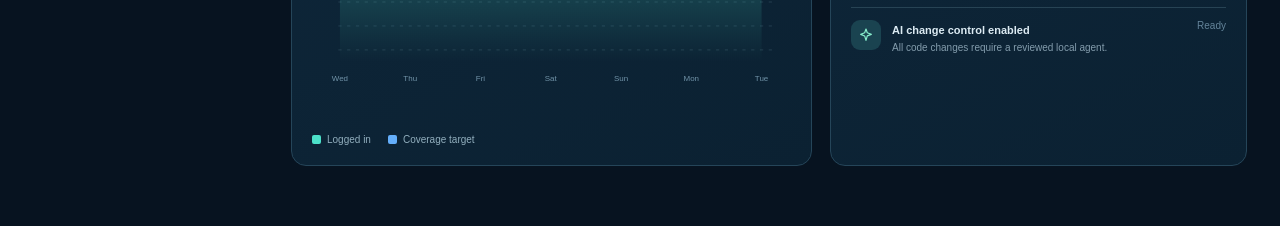
==== commit addf585f: "Refresh CSS and JS cache for Jim Local Data Manager folder chooser fixes" ====
--- a/index.html
+++ b/index.html
@@ -7,12 +7,12 @@
   <meta name="description" content="Jim WFM AI — workforce intelligence and supervised AI customization." />
   <title>Jim WFM AI | Workforce Command</title>
   <link rel="icon" type="image/svg+xml" href="./favicon.svg" />
-  <link rel="stylesheet" href="./styles.css" />
+  <link rel="stylesheet" href="./styles.css?v=local-data-2" />
 </head>
 <body>
   <div id="app"></div>
   <div id="toast" class="toast" role="status" aria-live="polite"></div>
-  <script defer src="./jim-local-data.js"></script>
-  <script defer src="./app.js"></script>
+  <script defer src="./jim-local-data.js?v=local-data-2"></script>
+  <script defer src="./app.js?v=local-data-2"></script>
 </body>
 </html>
--- a/styles.css
+++ b/styles.css
@@ -265,3 +265,99 @@
 @media(max-width:980px){.trend-centers{grid-template-columns:repeat(2,minmax(0,1fr))}}
 @media(max-width:560px){.trend-centers{grid-template-columns:1fr 1fr}.trend-head>.btn{width:100%}.trend-help-content{left:auto;right:-4px;width:min(310px,79vw)}.trend-alert{flex-direction:column;gap:4px}.trend-alert strong{min-width:0}}
 @media(prefers-reduced-motion:reduce){.trend-help-content{transition:none;transform:none}}
+
+
+/* Jim Local Data Manager: continuous soft green light sweep, no flashing strobe. */
+.sidebar-nav-group .nav-item[data-id="local-data"]{--nav-color:#70df9e}
+.sidebar-nav-group .nav-item[data-id="local-data"]:not(.active){background:linear-gradient(94deg,rgba(37,102,72,.13),transparent 75%)}
+.local-manager-card{position:relative;overflow:hidden;border:1px solid rgba(117,216,154,.36);background:linear-gradient(136deg,#12312e,#162f32 48%,#151f36);isolation:isolate;box-shadow:inset 0 1px 0 #ffffff0a}
+.local-manager-card::before{content:"";position:absolute;z-index:0;left:-85%;top:-70%;height:240%;width:42%;transform:skewX(-18deg) translateX(0);background:linear-gradient(90deg,transparent,rgba(135,255,178,.025),rgba(143,255,183,.20),rgba(226,255,228,.12),rgba(143,255,183,.025),transparent);filter:blur(15px);animation:jim-green-sweep 5.5s linear infinite;pointer-events:none}
+.local-manager-card::after{content:"";position:absolute;inset:0;border-radius:inherit;z-index:0;pointer-events:none;box-shadow:inset 2px 0 15px rgba(93,214,143,.13)}
+@keyframes jim-green-sweep{0%{transform:skewX(-18deg) translateX(0)}100%{transform:skewX(-18deg) translateX(900%)}}
+.local-manager-card>*{position:relative;z-index:1}
+.local-manager-top{display:flex;align-items:center;justify-content:space-between;gap:16px;flex-wrap:wrap}
+.local-manager-head{display:flex;align-items:center;gap:12px}
+.local-manager-icon{display:grid;place-items:center;width:44px;height:44px;border-radius:13px;background:linear-gradient(145deg,#1a665a,#324f60);color:#c0ffd6;font-size:28px;box-shadow:0 0 18px #66dda13a}
+.local-manager-badge{border:1px solid #896747;border-radius:8px;padding:7px 11px;background:#332c26;color:#f3c48d;font-size:11px;font-weight:850;letter-spacing:.5px}
+.local-manager-badge.linked{border-color:#398965;background:rgba(52,141,97,.2);color:#a3f8ca;box-shadow:0 0 16px #6ce29c31}
+.local-manager-state{font-size:12px;color:#abcbbd;margin:13px 0 20px;line-height:1.7}
+.local-manager-actions{display:flex;gap:10px;flex-wrap:wrap;align-items:center;margin:14px 0 22px}
+.local-manager-folders{display:flex;gap:8px;flex-wrap:wrap;padding:15px;background:#102331c7;border:1px solid #31514e;border-radius:11px}
+.local-manager-folders span{border:1px solid #345b55;border-radius:7px;background:#173c39;color:#bcebd2;padding:7px 10px;font-size:11px;font-weight:750}
+.local-manager-notice{margin:18px 0 0}
+@media(max-width:650px){.local-manager-top{align-items:flex-start}.local-manager-actions .btn{flex:1 1 180px}}
+@media(prefers-reduced-motion:reduce){.local-manager-card::before{animation:none;left:20%;opacity:.3}}
+
+
+/* JIM LOCAL DATA MANAGER — LEFT-TO-RIGHT GREEN REFLECTION ON THE SIDEBAR BUTTON */
+.sidebar button.nav-item[data-id="local-data"]{
+  position:relative;
+  isolation:isolate;
+  overflow:hidden;
+  border:1px solid rgba(117,241,161,.45);
+  background:linear-gradient(90deg,rgba(31,111,75,.43),rgba(26,73,72,.29));
+  box-shadow:inset 3px 0 0 #82f3b1,0 0 14px rgba(72,222,123,.19);
+  color:#c8ffe1;
+}
+.sidebar button.nav-item[data-id="local-data"]::before{
+  content:"";
+  position:absolute;
+  z-index:0;
+  pointer-events:none;
+  top:-25%;
+  left:-66%;
+  width:52%;
+  height:150%;
+  background:linear-gradient(90deg,
+    transparent 0%,
+    rgba(102,255,155,.07) 15%,
+    rgba(129,255,167,.33) 42%,
+    rgba(220,255,228,.65) 51%,
+    rgba(129,255,167,.25) 63%,
+    transparent 100%);
+  filter:blur(8px);
+  transform:skewX(-19deg);
+  animation:jim-sidebar-green-reflection 4.2s linear infinite;
+}
+.sidebar button.nav-item[data-id="local-data"]::after{
+  content:"";
+  position:absolute;
+  pointer-events:none;
+  inset:0;
+  border-radius:inherit;
+  box-shadow:inset 0 0 8px rgba(124,255,170,.12);
+}
+.sidebar button.nav-item[data-id="local-data"] > *{
+  position:relative;
+  z-index:1;
+}
+.sidebar button.nav-item[data-id="local-data"]:hover,
+.sidebar button.nav-item[data-id="local-data"].active{
+  border-color:#8bf8b0;
+  background:linear-gradient(90deg,rgba(42,128,86,.52),rgba(25,95,75,.40));
+  box-shadow:inset 3px 0 0 #b2ffd0,0 0 17px rgba(72,222,123,.3);
+}
+@keyframes jim-sidebar-green-reflection{
+  0% { left:-66%; }
+  100% { left:140%; }
+}
+/* The green save button repeats the same subtle moving reflection. */
+.local-manager-actions button[data-action="local-choose"]{
+  position:relative;overflow:hidden;isolation:isolate;
+  background:linear-gradient(100deg,#267d55,#23865f);
+  border-color:#6ff0a1;color:#effff3;
+}
+.local-manager-actions button[data-action="local-choose"]::before{
+  content:"";position:absolute;pointer-events:none;z-index:0;
+  top:-30%;left:-66%;height:160%;width:52%;
+  transform:skewX(-19deg);
+  filter:blur(7px);
+  background:linear-gradient(90deg,transparent,rgba(156,255,182,.36),rgba(238,255,242,.5),transparent);
+  animation:jim-sidebar-green-reflection 4.2s linear infinite;
+}
+.local-manager-actions button[data-action="local-choose"]:hover{background:linear-gradient(100deg,#24885c,#329b6d);color:#fff}
+.local-manager-permanence{font-size:12px;line-height:1.6;color:#b8e9ca;margin:0 0 14px}
+@media(prefers-reduced-motion:reduce){
+  .sidebar button.nav-item[data-id="local-data"]::before,
+  .local-manager-actions button[data-action="local-choose"]::before{animation:none;left:28%;opacity:.45}
+}
